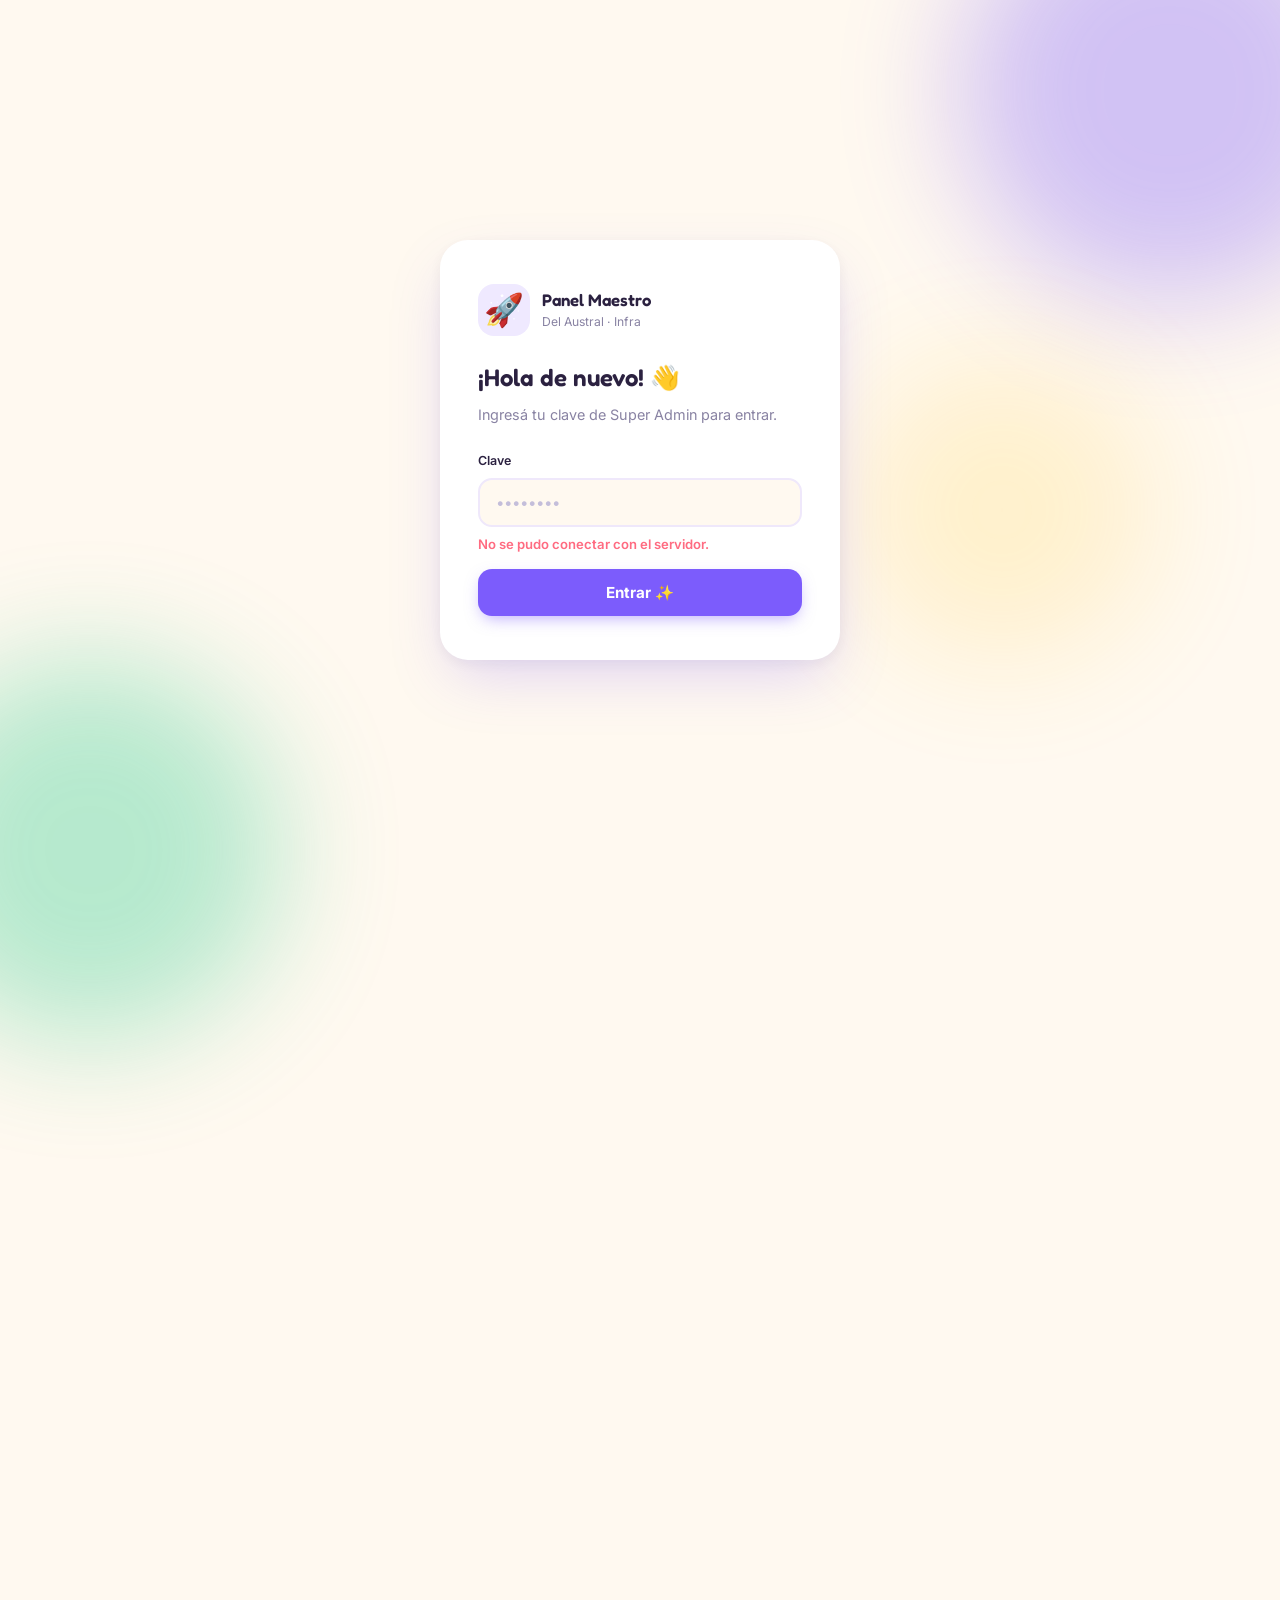
==== panel-maestro/index.html @ 42961fe9 "Respaldo automático 2026-07-01 03:00" ====
<!DOCTYPE html>
<html lang="es">
<head>
<meta charset="UTF-8">
<meta name="viewport" content="width=device-width, initial-scale=1.0">
<title>Panel Maestro — Del Austral</title>
<link rel="preconnect" href="https://fonts.googleapis.com">
<link rel="preconnect" href="https://fonts.gstatic.com" crossorigin>
<link href="https://fonts.googleapis.com/css2?family=Fredoka:wght@500;600;700&family=Inter:wght@400;500;600;700&display=swap" rel="stylesheet">
<style>
  :root {
    --crema: #FFF9F0;
    --blanco: #FFFFFF;
    --tinta: #2B2140;
    --tinta-suave: #8983A3;
    --violeta: #7C5CFC;
    --violeta-claro: #EFE9FF;
    --violeta-oscuro: #5B3FE0;
    --lima: #2ECC8F;
    --lima-claro: #DEFBEE;
    --naranja: #FF9F43;
    --naranja-claro: #FFF1DE;
    --rosa: #FF6B81;
    --rosa-claro: #FFE8EC;
    --cielo: #3DAEEA;
    --cielo-claro: #E4F5FF;
    --amarillo: #FFCC33;
    --borde: #EFE8FB;
    --font-titulo: 'Fredoka', sans-serif;
    --font-texto: 'Inter', sans-serif;
  }

  * { box-sizing: border-box; margin: 0; padding: 0; }
  body {
    font-family: var(--font-texto);
    background: var(--crema);
    color: var(--tinta);
    min-height: 100vh;
    font-size: 15px;
    line-height: 1.5;
  }

  ::selection { background: var(--violeta-claro); color: var(--violeta-oscuro); }
  a { color: var(--violeta); text-decoration: none; font-weight: 600; }
  a:hover { text-decoration: underline; }

  /* Blobs de fondo decorativos, bien coloridos */
  .blob-fondo {
    position: fixed;
    border-radius: 50%;
    filter: blur(60px);
    opacity: 0.35;
    z-index: 0;
    pointer-events: none;
  }
  .blob-1 { width: 420px; height: 420px; background: var(--violeta); top: -120px; right: -100px; }
  .blob-2 { width: 380px; height: 380px; background: var(--lima); bottom: -140px; left: -100px; }
  .blob-3 { width: 300px; height: 300px; background: var(--amarillo); top: 40%; right: 10%; opacity: 0.18; }

  h1, h2, h3 { font-family: var(--font-titulo); }

  /* ============== LOGIN ============== */
  .contenedor-login {
    position: relative; z-index: 1;
    min-height: 100vh;
    display: flex;
    align-items: center;
    justify-content: center;
    padding: 24px;
  }
  .tarjeta-login {
    max-width: 400px;
    width: 100%;
    background: var(--blanco);
    border-radius: 28px;
    padding: 44px 38px;
    box-shadow: 0 24px 60px -12px rgba(124,92,252,0.25), 0 4px 16px rgba(43,33,64,0.06);
  }
  .marca-login { display: flex; align-items: center; gap: 12px; margin-bottom: 24px; }
  .marca-login .emoji-marca {
    font-size: 2rem;
    width: 52px; height: 52px;
    display: flex; align-items: center; justify-content: center;
    background: var(--violeta-claro);
    border-radius: 16px;
  }
  .marca-login .nombre-marca { font-family: var(--font-titulo); font-weight: 600; font-size: 1.05rem; color: var(--tinta); }
  .marca-login .subt-marca { font-size: 0.76rem; color: var(--tinta-suave); }

  .tarjeta-login h1 {
    font-size: 1.5rem;
    font-weight: 600;
    margin-bottom: 8px;
    color: var(--tinta);
  }
  .tarjeta-login p { font-size: 0.9rem; color: var(--tinta-suave); margin-bottom: 26px; }

  label {
    display: block;
    font-family: var(--font-texto);
    font-weight: 600;
    font-size: 0.78rem;
    color: var(--tinta);
    margin-bottom: 8px;
  }
  input[type="password"], input[type="text"] {
    width: 100%;
    background: var(--crema);
    border: 2px solid var(--borde);
    border-radius: 14px;
    padding: 13px 16px;
    color: var(--tinta);
    font-family: var(--font-texto);
    font-size: 0.95rem;
    margin-bottom: 16px;
    transition: border-color 0.15s ease, transform 0.1s ease;
  }
  input::placeholder { color: #C4BEDA; }
  input:focus {
    outline: none;
    border-color: var(--violeta);
    background: var(--blanco);
  }
  select {
    width: 100%;
    background: var(--crema);
    border: 2px solid var(--borde);
    border-radius: 14px;
    padding: 13px 16px;
    color: var(--tinta);
    font-family: var(--font-texto);
    font-size: 0.95rem;
    margin-bottom: 16px;
    cursor: pointer;
  }
  select:focus { outline: none; border-color: var(--violeta); }

  button {
    width: 100%;
    background: var(--violeta);
    color: white;
    border: none;
    border-radius: 14px;
    padding: 14px 18px;
    font-family: var(--font-texto);
    font-weight: 700;
    font-size: 0.95rem;
    cursor: pointer;
    transition: transform 0.12s ease, box-shadow 0.12s ease, background 0.12s ease;
    box-shadow: 0 6px 16px -4px rgba(124,92,252,0.5);
  }
  button:hover { background: var(--violeta-oscuro); transform: translateY(-1px); box-shadow: 0 10px 20px -4px rgba(124,92,252,0.55); }
  button:active { transform: translateY(0) scale(0.98); }
  button.secundario {
    background: var(--blanco);
    color: var(--tinta-suave);
    border: 2px solid var(--borde);
    box-shadow: none;
    font-weight: 600;
  }
  button.secundario:hover { background: var(--crema); color: var(--tinta); transform: none; box-shadow: none; border-color: #DCD3F5; }
  button.peligro { background: var(--rosa); box-shadow: 0 6px 16px -4px rgba(255,107,129,0.5); }
  button.peligro:hover { background: #FF4F68; }
  button:disabled { opacity: 0.45; cursor: not-allowed; transform: none !important; box-shadow: none !important; }

  .error-texto { color: var(--rosa); font-size: 0.82rem; font-weight: 600; margin-top: -8px; margin-bottom: 14px; }
  .oculto { display: none !important; }

  /* ============== SHELL ============== */
  .shell { display: flex; min-height: 100vh; position: relative; z-index: 1; }

  .rail {
    width: 250px;
    flex-shrink: 0;
    background: var(--blanco);
    border-right: 2px solid var(--borde);
    display: flex;
    flex-direction: column;
    padding: 26px 18px;
  }
  .rail-marca { display: flex; align-items: center; gap: 12px; padding: 4px 6px 22px; margin-bottom: 12px; }
  .rail-marca .emoji-marca {
    font-size: 1.6rem;
    width: 44px; height: 44px;
    display: flex; align-items: center; justify-content: center;
    background: var(--violeta-claro);
    border-radius: 14px;
  }
  .rail-marca-texto { display: flex; flex-direction: column; }
  .rail-marca-texto strong { font-family: var(--font-titulo); font-size: 1rem; color: var(--tinta); }
  .rail-marca-texto span { font-size: 0.7rem; color: var(--tinta-suave); }

  .rail-seccion-titulo {
    font-weight: 700;
    font-size: 0.68rem;
    letter-spacing: 0.06em;
    color: var(--tinta-suave);
    text-transform: uppercase;
    padding: 0 10px;
    margin: 16px 0 8px;
  }
  .rail-seccion-titulo:first-of-type { margin-top: 0; }

  .rail-item {
    display: flex; align-items: center; gap: 10px;
    padding: 11px 12px;
    border-radius: 12px;
    font-size: 0.9rem;
    font-weight: 600;
    color: var(--tinta-suave);
    cursor: pointer;
    transition: background 0.15s ease, color 0.15s ease;
  }
  .rail-item:hover { background: var(--crema); color: var(--tinta); }
  .rail-item.activo { background: var(--violeta); color: white; box-shadow: 0 6px 14px -4px rgba(124,92,252,0.45); }
  .rail-item .emoji-item { font-size: 1.1rem; }

  .rail-footer { margin-top: auto; padding-top: 16px; }

  .main { flex: 1; min-width: 0; padding: 34px 42px 60px; max-width: 1040px; margin: 0 auto; width: 100%; }

  .encabezado-dash { margin-bottom: 26px; }
  .encabezado-dash h2 { font-size: 1.85rem; font-weight: 600; color: var(--tinta); display: flex; align-items: center; gap: 12px; }
  .encabezado-dash p { color: var(--tinta-suave); font-size: 0.92rem; margin-top: 8px; max-width: 560px; }

  /* Stat cards — la parte que le gustó, ahora bien colorida */
  .resumen-rack { display: flex; gap: 14px; margin-bottom: 30px; flex-wrap: wrap; }
  .chip-resumen {
    display: flex; align-items: center; gap: 12px;
    border-radius: 18px;
    padding: 16px 22px;
    min-width: 150px;
    box-shadow: 0 8px 20px -8px rgba(43,33,64,0.12);
  }
  .chip-resumen.chip-signal { background: var(--lima-claro); }
  .chip-resumen.chip-red { background: var(--rosa-claro); }
  .chip-resumen.chip-amber { background: var(--naranja-claro); }
  .chip-resumen .emoji-chip { font-size: 1.7rem; }
  .chip-resumen .num { font-family: var(--font-titulo); font-size: 1.7rem; font-weight: 600; line-height: 1; color: var(--tinta); }
  .chip-resumen .label { font-size: 0.76rem; color: var(--tinta-suave); font-weight: 600; margin-top: 2px; }

  .panel-maestro-bloque {
    background: var(--blanco);
    border-radius: 24px;
    padding: 30px 32px;
    margin-bottom: 26px;
    box-shadow: 0 10px 30px -14px rgba(43,33,64,0.1);
  }
  .panel-maestro-bloque > h3 { font-size: 1.2rem; font-weight: 600; margin-bottom: 6px; display: flex; align-items: center; gap: 10px; }
  .panel-maestro-bloque .desc { color: var(--tinta-suave); font-size: 0.87rem; margin-bottom: 22px; line-height: 1.6; }

  .subseccion-titulo {
    font-weight: 700;
    font-size: 0.8rem;
    color: var(--violeta-oscuro);
    margin: 22px 0 14px;
    padding-top: 22px;
    border-top: 2px dashed var(--borde);
    display: flex; align-items: center; gap: 8px;
  }
  .subseccion-titulo:first-of-type { padding-top: 0; border-top: none; margin-top: 0; }

  .fila-form { display: flex; gap: 14px; flex-wrap: wrap; align-items: flex-end; }
  .campo-maestro { flex: 1; min-width: 180px; }
  .fila-form button { width: auto; padding: 13px 26px; flex-shrink: 0; }

  .canvas-firma {
    display: block;
    width: 100%;
    max-width: 500px;
    height: 170px;
    background: var(--crema);
    border: 3px dashed #DCD3F5;
    border-radius: 18px;
    cursor: crosshair;
    touch-action: none;
    transition: border-color 0.15s ease, background 0.15s ease;
  }
  .canvas-firma:hover { border-color: var(--violeta); background: white; }

  /* ============== Lista instituciones ============== */
  .lista-instituciones { display: flex; flex-direction: column; gap: 12px; }

  .fila-institucion {
    position: relative;
    display: flex;
    align-items: center;
    justify-content: space-between;
    padding: 18px 22px;
    background: var(--crema);
    border: 2px solid transparent;
    border-radius: 20px;
    gap: 16px;
    flex-wrap: wrap;
    transition: transform 0.15s ease, box-shadow 0.15s ease, border-color 0.15s ease;
  }
  .fila-institucion:hover { transform: translateY(-2px); box-shadow: 0 10px 24px -10px rgba(43,33,64,0.18); border-color: var(--borde); }
  .fila-institucion.rack-activa { background: var(--lima-claro); }
  .fila-institucion.rack-suspendida { background: var(--rosa-claro); }

  .bloque-nombre-inst { display: flex; align-items: flex-start; gap: 14px; }
  .avatar-inst {
    font-size: 1.6rem;
    width: 46px; height: 46px;
    flex-shrink: 0;
    display: flex; align-items: center; justify-content: center;
    background: white;
    border-radius: 14px;
    box-shadow: 0 4px 10px -4px rgba(43,33,64,0.15);
  }
  .nombre-inst { font-family: var(--font-titulo); font-weight: 600; font-size: 1.05rem; display: flex; align-items: center; gap: 10px; flex-wrap: wrap; }
  .meta-inst { color: var(--tinta-suave); font-size: 0.8rem; margin-top: 4px; }
  .meta-inst a { color: var(--violeta-oscuro); }

  .estado-pill {
    padding: 4px 12px;
    border-radius: 999px;
    font-size: 0.68rem;
    font-weight: 700;
    letter-spacing: 0.02em;
    display: inline-flex; align-items: center; gap: 5px;
  }
  .estado-activa { background: var(--lima); color: white; }
  .estado-suspendida { background: var(--rosa); color: white; }

  .acciones-inst { display: flex; gap: 8px; flex-wrap: wrap; }
  .acciones-inst button { width: auto; padding: 9px 16px; font-size: 0.8rem; box-shadow: none; }
  .acciones-inst button:not(.secundario):not(.peligro) { background: var(--cielo); box-shadow: 0 4px 10px -4px rgba(61,174,234,0.5); }
  .acciones-inst button:not(.secundario):not(.peligro):hover { background: #2A9BDA; }

  .resultado-creacion {
    background: var(--lima-claro);
    border-radius: 18px;
    padding: 20px 22px;
    margin-top: 20px;
    font-size: 0.88rem;
    line-height: 1.6;
  }
  .resultado-creacion strong { color: #1FA173; }

  .spinner-maestro {
    display: inline-block;
    width: 15px; height: 15px;
    border: 2.5px solid rgba(255,255,255,0.4);
    border-top-color: white;
    border-radius: 50%;
    animation: girar 0.6s linear infinite;
  }
  @keyframes girar { to { transform: rotate(360deg); } }

  .resumen-vacio-maestro {
    color: var(--tinta-suave);
    font-size: 0.9rem;
    text-align: center;
    padding: 40px 20px;
    border: 3px dashed var(--borde);
    border-radius: 20px;
  }

  .overlay-modal-maestro {
    position: fixed; inset: 0;
    background: rgba(43,33,64,0.45);
    backdrop-filter: blur(4px);
    display: flex; align-items: center; justify-content: center;
    z-index: 10;
    padding: 20px;
  }
  .modal-maestro {
    background: var(--blanco);
    border-radius: 24px;
    padding: 32px 34px;
    max-width: 440px;
    width: 100%;
    box-shadow: 0 30px 70px -20px rgba(43,33,64,0.4);
  }
  .modal-maestro h3 { font-size: 1.2rem; font-weight: 600; margin-bottom: 10px; display: flex; align-items: center; gap: 8px; }
  .modal-maestro p { font-size: 0.87rem; color: var(--tinta-suave); margin-bottom: 16px; line-height: 1.6; }
  .modal-maestro .acciones-modal-maestro { display: flex; gap: 10px; margin-top: 18px; }
  .modal-maestro .acciones-modal-maestro button { width: auto; flex: 1; }

  @media (max-width: 860px) {
    .shell { flex-direction: column; }
    .rail {
      width: 100%;
      flex-direction: row;
      align-items: center;
      padding: 14px 18px;
      border-right: none;
      border-bottom: 2px solid var(--borde);
      overflow-x: auto;
    }
    .rail-marca { margin-bottom: 0; padding: 0; margin-right: 16px; }
    .rail-seccion-titulo { display: none; }
    .rail-item { white-space: nowrap; }
    .rail-footer { margin-top: 0; margin-left: auto; padding-top: 0; }
    .main { padding: 24px 18px 50px; margin: 0; max-width: 100%; }
    .blob-fondo { display: none; }
  }
</style>
</head>
<body>

  <div class="blob-fondo blob-1"></div>
  <div class="blob-fondo blob-2"></div>
  <div class="blob-fondo blob-3"></div>

  <div id="vista-login" class="contenedor-login">
    <div class="tarjeta-login">
      <div class="marca-login">
        <span class="emoji-marca">🚀</span>
        <div>
          <div class="nombre-marca">Panel Maestro</div>
          <div class="subt-marca">Del Austral · Infra</div>
        </div>
      </div>
      <h1 id="titulo-login-maestro">¡Hola de nuevo! 👋</h1>
      <p id="desc-login-maestro">Ingresá tu clave de Super Admin para entrar.</p>
      <form id="form-login-maestro">
        <label for="input-clave-maestro">Clave</label>
        <input type="password" id="input-clave-maestro" placeholder="••••••••" autocomplete="off">
        <div class="error-texto oculto" id="error-login-maestro"></div>
        <button type="submit" id="btn-submit-login-maestro">Entrar ✨</button>
      </form>
    </div>
  </div>

  <div class="shell">
    <aside class="rail oculto" id="rail-navegacion">
      <div class="rail-marca">
        <span class="emoji-marca">🚀</span>
        <div class="rail-marca-texto">
          <strong>Panel Maestro</strong>
          <span>Del Austral · Infra</span>
        </div>
      </div>

      <div class="rail-seccion-titulo">Operación</div>
      <div class="rail-item activo">
        <span class="emoji-item">🏢</span>
        Instituciones
      </div>

      <div class="rail-footer">
        <button class="secundario oculto" id="btn-cerrar-sesion-maestro" style="width:100%;">Cerrar sesión 👋</button>
      </div>
    </aside>

    <div id="vista-dashboard" class="main oculto">
      <div class="encabezado-dash">
        <h2>🏢 Instituciones</h2>
        <p>Cada una vive en su propia base de datos, completamente aislada de las demás. ¡Como departamentos separados en el mismo edificio!</p>
      </div>

      <div class="resumen-rack" id="resumen-rack-instituciones"></div>

      <div class="panel-maestro-bloque">
        <h3>✨ Crear institución nueva</h3>
        <p class="desc">Genera la carpeta, la base de datos, el usuario MySQL dedicado, y el sistema instalado y listo para usar. Los datos del contrato son obligatorios: sin la firma del apoderado acá, y sin que el apoderado de la institución firme también de su lado, no va a poder crear su clave de acceso.</p>

        <div class="subseccion-titulo">🏥 Datos de la institución</div>
        <div class="fila-form">
          <div class="campo-maestro">
            <label>Nombre de la institución</label>
            <input type="text" id="input-nombre-institucion-nueva" placeholder="Ej: Hospital Regional">
          </div>
          <div class="campo-maestro">
            <label>Carpeta / URL (opcional)</label>
            <input type="text" id="input-carpeta-institucion-nueva" placeholder="Se genera del nombre si lo dejás vacío">
          </div>
        </div>

        <div id="bloque-datos-contrato">
          <div class="subseccion-titulo">📄 Contrato de servicio</div>
          <div class="fila-form" style="margin-bottom:14px;">
            <div class="campo-maestro">
              <label>Razón social / nombre del cliente</label>
              <input type="text" id="input-razon-social-cliente" placeholder="Ej: Hospital Regional S.A.">
            </div>
            <div class="campo-maestro">
              <label>CUIT / DNI del responsable</label>
              <input type="text" id="input-cuit-dni-cliente" placeholder="Ej: 30-12345678-9">
            </div>
          </div>
          <div class="fila-form" style="margin-bottom:14px;">
            <div class="campo-maestro">
              <label>Plazo del contrato</label>
              <select id="select-plazo-tipo-contrato">
                <option value="indeterminado">Indeterminado (hasta que ambas partes acuerden cesar)</option>
                <option value="dias">Días</option>
                <option value="meses">Meses</option>
                <option value="anios">Años</option>
              </select>
            </div>
            <div class="campo-maestro oculto" id="campo-plazo-cantidad">
              <label>Cantidad</label>
              <input type="text" id="input-plazo-cantidad-contrato" placeholder="Ej: 12" inputmode="numeric">
            </div>
            <div class="campo-maestro">
              <label>Modalidad de pago</label>
              <select id="select-modalidad-pago-contrato">
                <option value="mensual">Mensual</option>
                <option value="anual">Anual</option>
              </select>
            </div>
          </div>
          <div class="fila-form" style="margin-bottom:14px;">
            <div class="campo-maestro">
              <label>Precio del servicio (opcional)</label>
              <input type="text" id="input-precio-monto-contrato" placeholder="Ej: 150000" inputmode="decimal">
            </div>
            <div class="campo-maestro">
              <label>Moneda</label>
              <select id="select-precio-moneda-contrato">
                <option value="ARS">Pesos argentinos (ARS)</option>
                <option value="USD">Dólares (USD)</option>
                <option value="EUR">Euros (EUR)</option>
              </select>
            </div>
          </div>
          <div class="fila-form" style="margin-bottom:14px;">
            <div class="campo-maestro">
              <label>RAM del servidor (GB)</label>
              <input type="text" id="input-ram-contrato" value="16" inputmode="numeric">
            </div>
            <div class="campo-maestro">
              <label>Disco SSD (GB)</label>
              <input type="text" id="input-disco-contrato" value="25" inputmode="numeric">
            </div>
            <div class="campo-maestro">
              <label>Horario de backup</label>
              <input type="text" id="input-backup-horario-contrato" value="3 a 5 A.M.">
            </div>
          </div>
          <div class="fila-form" style="margin-bottom:0;">
            <div class="campo-maestro">
              <label>Ubicación del servidor</label>
              <input type="text" id="input-ubicacion-servidor-contrato" value="Santiago de Chile, Chile">
            </div>
            <div class="campo-maestro">
              <label>Fecha del contrato</label>
              <input type="text" id="input-fecha-contrato" placeholder="Se completa con la fecha de hoy" disabled>
            </div>
          </div>

          <div class="subseccion-titulo">🖋️ Datos del Prestador</div>
          <div class="fila-form" style="margin-bottom:14px;">
            <div class="campo-maestro">
              <label>Marca / nombre comercial del Prestador</label>
              <input type="text" id="input-prestador-marca-contrato" value="DEL AUSTRAL">
            </div>
            <div class="campo-maestro">
              <label>Titular — nombre completo</label>
              <input type="text" id="input-prestador-titular-nombre-contrato" value="MONTERO, FABIANA KARINA">
            </div>
            <div class="campo-maestro">
              <label>Titular — CUIL</label>
              <input type="text" id="input-prestador-titular-cuil-contrato" value="27-20746451-7">
            </div>
          </div>
          <div class="fila-form" style="margin-bottom:0;">
            <div class="campo-maestro">
              <label>Apoderado — nombre completo</label>
              <input type="text" id="input-prestador-apoderado-nombre-contrato" value="LORENZ MONTERO, ARIAN TAHIEL">
            </div>
            <div class="campo-maestro">
              <label>Apoderado — CUIL</label>
              <input type="text" id="input-prestador-apoderado-cuil-contrato" value="20-46143095-4">
            </div>
          </div>

          <div class="subseccion-titulo">⏳ Plazos legales</div>
          <div class="fila-form">
            <div class="campo-maestro">
              <label>Tolerancia de mora (meses)</label>
              <input type="text" id="input-tolerancia-mora-contrato" value="2" inputmode="numeric">
            </div>
            <div class="campo-maestro">
              <label>Entrega de datos tras cese (días hábiles)</label>
              <input type="text" id="input-plazo-entrega-datos-contrato" value="7" inputmode="numeric">
            </div>
            <div class="campo-maestro">
              <label>Preaviso para rescindir (días corridos)</label>
              <input type="text" id="input-preaviso-rescision-contrato" value="30" inputmode="numeric">
            </div>
          </div>

          <div class="subseccion-titulo">✍️ Firma del apoderado (obligatoria)</div>
          <canvas id="canvas-firma-apoderado" width="500" height="170" class="canvas-firma"></canvas>
          <div style="display:flex; gap:10px; margin-top:10px; flex-wrap:wrap;">
            <button type="button" class="secundario" id="btn-limpiar-firma-apoderado" style="width:auto; padding:10px 18px; font-size:0.82rem;">🧹 Limpiar firma</button>
          </div>
        </div>

        <div style="margin-top:24px;">
          <button id="btn-crear-institucion" disabled>✍️ Firmá el contrato para continuar</button>
        </div>

        <div id="resultado-creacion-institucion" class="oculto"></div>
      </div>

      <div class="panel-maestro-bloque">
        <h3>📋 Instituciones activas</h3>
        <p class="desc" style="margin-bottom:16px;">Verde: todo en orden. Rosa: suspendida.</p>
        <div id="lista-instituciones" class="lista-instituciones">
          <p class="resumen-vacio-maestro">Cargando…</p>
        </div>
      </div>
    </div>
  </div>

  <div id="overlay-borrar-institucion" class="overlay-modal-maestro oculto">
    <div class="modal-maestro">
      <h3 style="color:var(--rosa);">⚠️ Borrar institución para siempre</h3>
      <p id="texto-confirmar-borrado-inst"></p>
      <p>Para confirmar, escribí el nombre exacto de la carpeta abajo:</p>
      <input type="text" id="input-confirmar-borrado-inst" placeholder="nombre-de-la-carpeta" autocomplete="off">
      <div class="acciones-modal-maestro">
        <button class="secundario" id="btn-cancelar-borrado-inst">Cancelar</button>
        <button class="peligro" id="btn-confirmar-borrado-inst">Borrar para siempre</button>
      </div>
    </div>
  </div>

  <div id="overlay-editar-contrato" class="overlay-modal-maestro oculto">
    <div class="modal-maestro" style="max-width:680px; text-align:left; max-height:85vh; overflow-y:auto;">
      <h3>📄 Datos del contrato</h3>
      <p class="desc" id="texto-editando-contrato-de" style="margin-bottom:16px;"></p>
      <input type="hidden" id="input-editar-institucion-id">

      <div class="fila-form" style="margin-bottom:14px;">
        <div class="campo-maestro">
          <label>Razón social / nombre del cliente</label>
          <input type="text" id="input-editar-razon-social-cliente" placeholder="Ej: Hospital Regional S.A.">
        </div>
        <div class="campo-maestro">
          <label>CUIT / DNI del responsable</label>
          <input type="text" id="input-editar-cuit-dni-cliente" placeholder="Ej: 30-12345678-9">
        </div>
      </div>
      <div class="fila-form" style="margin-bottom:14px;">
        <div class="campo-maestro">
          <label>Plazo del contrato</label>
          <select id="select-editar-plazo-tipo-contrato">
            <option value="indeterminado">Indeterminado</option>
            <option value="dias">Días</option>
            <option value="meses">Meses</option>
            <option value="anios">Años</option>
          </select>
        </div>
        <div class="campo-maestro oculto" id="campo-editar-plazo-cantidad">
          <label>Cantidad</label>
          <input type="text" id="input-editar-plazo-cantidad-contrato" inputmode="numeric">
        </div>
        <div class="campo-maestro">
          <label>Modalidad de pago</label>
          <select id="select-editar-modalidad-pago-contrato">
            <option value="mensual">Mensual</option>
            <option value="anual">Anual</option>
          </select>
        </div>
      </div>
      <div class="fila-form" style="margin-bottom:14px;">
        <div class="campo-maestro">
          <label>Precio del servicio (opcional)</label>
          <input type="text" id="input-editar-precio-monto-contrato" inputmode="decimal">
        </div>
        <div class="campo-maestro">
          <label>Moneda</label>
          <select id="select-editar-precio-moneda-contrato">
            <option value="ARS">Pesos argentinos (ARS)</option>
            <option value="USD">Dólares (USD)</option>
            <option value="EUR">Euros (EUR)</option>
          </select>
        </div>
      </div>
      <div class="fila-form" style="margin-bottom:14px;">
        <div class="campo-maestro">
          <label>RAM del servidor (GB)</label>
          <input type="text" id="input-editar-ram-contrato" inputmode="numeric">
        </div>
        <div class="campo-maestro">
          <label>Disco SSD (GB)</label>
          <input type="text" id="input-editar-disco-contrato" inputmode="numeric">
        </div>
        <div class="campo-maestro">
          <label>Horario de backup</label>
          <input type="text" id="input-editar-backup-horario-contrato">
        </div>
      </div>
      <div class="fila-form" style="margin-bottom:14px;">
        <div class="campo-maestro">
          <label>Ubicación del servidor</label>
          <input type="text" id="input-editar-ubicacion-servidor-contrato">
        </div>
      </div>

      <p class="desc" style="margin:18px 0 10px; font-size:0.8rem;">🖋️ Datos del Prestador:</p>
      <div class="fila-form" style="margin-bottom:14px;">
        <div class="campo-maestro">
          <label>Marca / nombre comercial</label>
          <input type="text" id="input-editar-prestador-marca-contrato">
        </div>
        <div class="campo-maestro">
          <label>Titular — nombre completo</label>
          <input type="text" id="input-editar-prestador-titular-nombre-contrato">
        </div>
        <div class="campo-maestro">
          <label>Titular — CUIL</label>
          <input type="text" id="input-editar-prestador-titular-cuil-contrato">
        </div>
      </div>
      <div class="fila-form" style="margin-bottom:14px;">
        <div class="campo-maestro">
          <label>Apoderado — nombre completo</label>
          <input type="text" id="input-editar-prestador-apoderado-nombre-contrato">
        </div>
        <div class="campo-maestro">
          <label>Apoderado — CUIL</label>
          <input type="text" id="input-editar-prestador-apoderado-cuil-contrato">
        </div>
      </div>

      <p class="desc" style="margin:18px 0 10px; font-size:0.8rem;">⏳ Plazos legales:</p>
      <div class="fila-form" style="margin-bottom:18px;">
        <div class="campo-maestro">
          <label>Tolerancia de mora (meses)</label>
          <input type="text" id="input-editar-tolerancia-mora-contrato" inputmode="numeric">
        </div>
        <div class="campo-maestro">
          <label>Entrega de datos tras cese (días hábiles)</label>
          <input type="text" id="input-editar-plazo-entrega-datos-contrato" inputmode="numeric">
        </div>
        <div class="campo-maestro">
          <label>Preaviso para rescindir (días corridos)</label>
          <input type="text" id="input-editar-preaviso-rescision-contrato" inputmode="numeric">
        </div>
      </div>

      <div style="margin-bottom:18px; padding-top:18px; border-top:2px dashed var(--borde);">
        <p class="desc" id="texto-estado-firma-apoderado" style="margin-bottom:10px;">✍️ Firma del apoderado:</p>
        <canvas id="canvas-editar-firma-apoderado" width="500" height="170" class="canvas-firma"></canvas>
        <div style="display:flex; gap:10px; margin-top:10px; flex-wrap:wrap;">
          <button type="button" class="secundario" id="btn-limpiar-editar-firma-apoderado" style="width:auto; padding:10px 18px; font-size:0.82rem;">🧹 Limpiar / volver a firmar</button>
        </div>
      </div>

      <p id="error-editar-contrato" class="error-texto oculto"></p>

      <div class="acciones-modal-maestro">
        <button class="secundario" id="btn-cancelar-editar-contrato">Cancelar</button>
        <button id="btn-guardar-editar-contrato">Guardar contrato ✅</button>
      </div>
    </div>
  </div>

  <script src="app_maestro.js"></script>
</body>
</html>
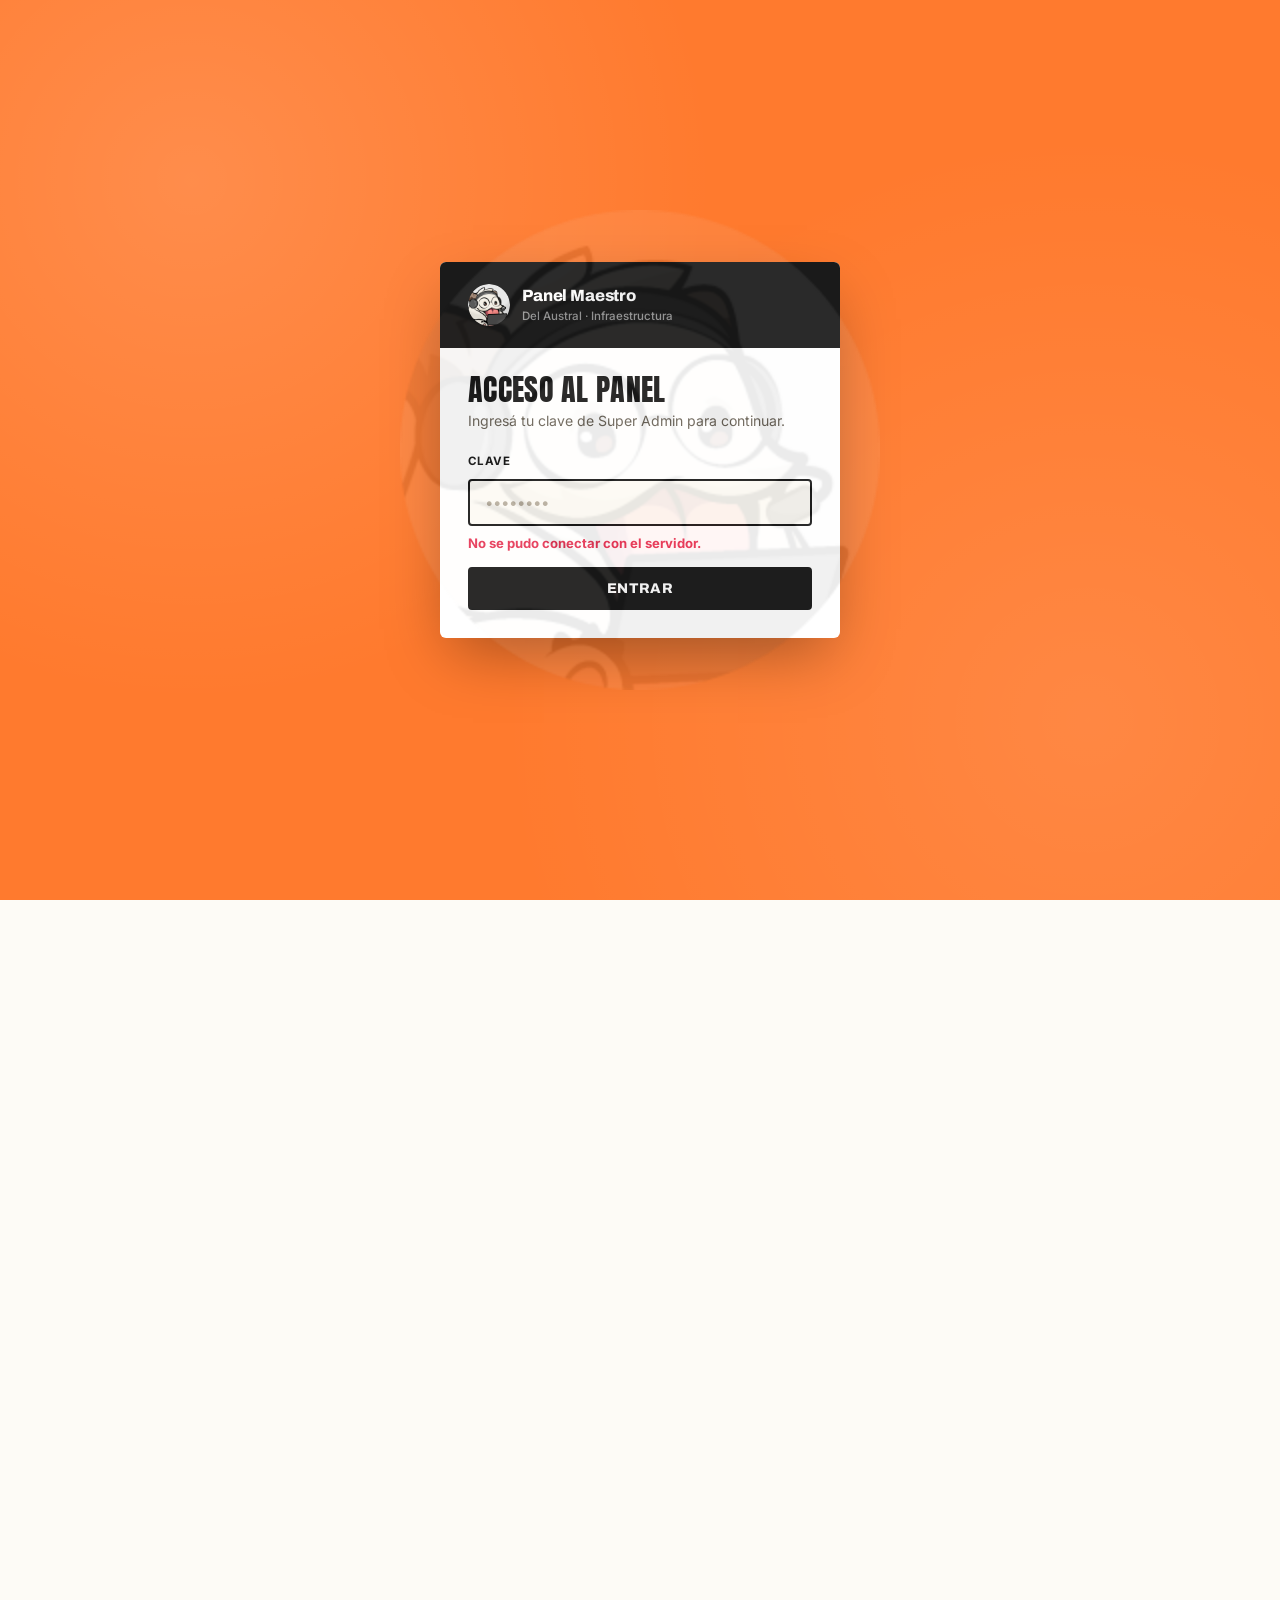
==== commit d2ad998c: "Respaldo automático 2026-07-02 03:00" ====
--- a/panel-maestro/index.html
+++ b/panel-maestro/index.html
@@ -6,58 +6,76 @@
 <title>Panel Maestro — Del Austral</title>
 <link rel="preconnect" href="https://fonts.googleapis.com">
 <link rel="preconnect" href="https://fonts.gstatic.com" crossorigin>
-<link href="https://fonts.googleapis.com/css2?family=Fredoka:wght@500;600;700&family=Inter:wght@400;500;600;700&display=swap" rel="stylesheet">
+<link href="https://fonts.googleapis.com/css2?family=Anton&family=Archivo:wght@500;600;700;800&family=Inter:wght@400;500;600;700&display=swap" rel="stylesheet">
 <style>
   :root {
-    --crema: #FFF9F0;
-    --blanco: #FFFFFF;
-    --tinta: #2B2140;
-    --tinta-suave: #8983A3;
-    --violeta: #7C5CFC;
-    --violeta-claro: #EFE9FF;
-    --violeta-oscuro: #5B3FE0;
-    --lima: #2ECC8F;
-    --lima-claro: #DEFBEE;
-    --naranja: #FF9F43;
-    --naranja-claro: #FFF1DE;
-    --rosa: #FF6B81;
-    --rosa-claro: #FFE8EC;
-    --cielo: #3DAEEA;
-    --cielo-claro: #E4F5FF;
-    --amarillo: #FFCC33;
-    --borde: #EFE8FB;
-    --font-titulo: 'Fredoka', sans-serif;
+    --papel: #FDFBF6;
+    --tarjeta: #FFFFFF;
+    --tinta: #1A1A1A;
+    --tinta-suave: #6B6459;
+    --naranja: #FF7A2E;
+    --naranja-suave: #FFE3CE;
+    --rosa: #F8C9E2;
+    --rosa-fuerte: #E85D9B;
+    --lima: #D6DD3C;
+    --lima-oscuro: #7A8214;
+    --lila: #D8B4E3;
+    --lila-fuerte: #8B4FA8;
+    --verde-ok: #1FA173;
+    --verde-ok-suave: #E1F5EC;
+    --rojo: #E63757;
+    --rojo-suave: #FCE4E9;
+    --borde: #EAE3D6;
+    --font-cartel: 'Anton', sans-serif;
+    --font-titulo: 'Archivo', sans-serif;
     --font-texto: 'Inter', sans-serif;
   }
 
   * { box-sizing: border-box; margin: 0; padding: 0; }
   body {
     font-family: var(--font-texto);
-    background: var(--crema);
+    background: var(--papel);
     color: var(--tinta);
     min-height: 100vh;
     font-size: 15px;
     line-height: 1.5;
-  }
-
-  ::selection { background: var(--violeta-claro); color: var(--violeta-oscuro); }
-  a { color: var(--violeta); text-decoration: none; font-weight: 600; }
+    position: relative;
+  }
+
+  /* Mascota oficial: marca de agua tenue de fondo, fija, en TODAS
+     las pantallas del panel maestro. No interfiere con el
+     contenido: no recibe clics ni afecta el layout. */
+  body::before {
+    content: '';
+    position: fixed;
+    inset: 0;
+    background-image: url('assets/img/mascota.png');
+    background-repeat: no-repeat;
+    background-position: center;
+    background-size: min(480px, 55vw);
+    opacity: 0.06;
+    pointer-events: none;
+    z-index: 0;
+  }
+
+  ::selection { background: var(--lima); color: var(--tinta); }
+  a { color: var(--rosa-fuerte); text-decoration: none; font-weight: 700; }
   a:hover { text-decoration: underline; }
 
-  /* Blobs de fondo decorativos, bien coloridos */
-  .blob-fondo {
-    position: fixed;
-    border-radius: 50%;
-    filter: blur(60px);
-    opacity: 0.35;
-    z-index: 0;
+  h1, h2, h3 { font-family: var(--font-titulo); }
+
+  /* Estrella decorativa, usada con moderación */
+  .estrella-deco {
+    position: absolute;
+    width: 22px; height: 22px;
+    opacity: 0.9;
     pointer-events: none;
   }
-  .blob-1 { width: 420px; height: 420px; background: var(--violeta); top: -120px; right: -100px; }
-  .blob-2 { width: 380px; height: 380px; background: var(--lima); bottom: -140px; left: -100px; }
-  .blob-3 { width: 300px; height: 300px; background: var(--amarillo); top: 40%; right: 10%; opacity: 0.18; }
-
-  h1, h2, h3 { font-family: var(--font-titulo); }
+  .estrella-deco svg { width: 100%; height: 100%; }
+
+  /* Mascota — aparece una vez en el rail, y en vacíos */
+  .mascota { display: block; }
+  .mascota svg { display: block; }
 
   /* ============== LOGIN ============== */
   .contenedor-login {
@@ -67,194 +85,262 @@
     align-items: center;
     justify-content: center;
     padding: 24px;
+    background: var(--naranja);
+    background-image:
+      radial-gradient(circle at 15% 20%, rgba(255,255,255,0.14) 0, transparent 40%),
+      radial-gradient(circle at 85% 80%, rgba(255,255,255,0.1) 0, transparent 45%);
+  }
+  .contenedor-login::before {
+    content: '';
+    position: absolute;
+    inset: 0;
+    background-image: url('assets/img/mascota.png');
+    background-repeat: no-repeat;
+    background-position: center;
+    background-size: min(480px, 55vw);
+    opacity: 0.08;
+    pointer-events: none;
   }
   .tarjeta-login {
     max-width: 400px;
     width: 100%;
-    background: var(--blanco);
-    border-radius: 28px;
-    padding: 44px 38px;
-    box-shadow: 0 24px 60px -12px rgba(124,92,252,0.25), 0 4px 16px rgba(43,33,64,0.06);
-  }
-  .marca-login { display: flex; align-items: center; gap: 12px; margin-bottom: 24px; }
-  .marca-login .emoji-marca {
-    font-size: 2rem;
-    width: 52px; height: 52px;
-    display: flex; align-items: center; justify-content: center;
-    background: var(--violeta-claro);
-    border-radius: 16px;
-  }
-  .marca-login .nombre-marca { font-family: var(--font-titulo); font-weight: 600; font-size: 1.05rem; color: var(--tinta); }
-  .marca-login .subt-marca { font-size: 0.76rem; color: var(--tinta-suave); }
-
+    background: var(--tarjeta);
+    border-radius: 6px;
+    padding: 0;
+    box-shadow: 0 24px 60px -12px rgba(0,0,0,0.35);
+    overflow: hidden;
+  }
+  .marca-login {
+    display: flex; align-items: center; gap: 12px;
+    padding: 22px 28px;
+    background: var(--tinta);
+  }
+  .marca-login .mascota-marca { flex-shrink: 0; }
+  .marca-login .mascota-marca svg { display: block; width: 100%; height: 100%; }
+  .marca-login .nombre-marca { font-family: var(--font-titulo); font-weight: 800; font-size: 1.02rem; color: white; letter-spacing: -0.01em; }
+  .marca-login .subt-marca { font-size: 0.72rem; color: rgba(255,255,255,0.55); font-weight: 500; }
+
+  .tarjeta-login form,
+  .tarjeta-login > h1,
+  .tarjeta-login > p {
+    padding-left: 28px;
+    padding-right: 28px;
+  }
   .tarjeta-login h1 {
-    font-size: 1.5rem;
-    font-weight: 600;
-    margin-bottom: 8px;
+    font-family: var(--font-cartel);
+    font-weight: 400;
+    font-size: 1.9rem;
+    letter-spacing: 0.01em;
+    text-transform: uppercase;
+    margin-top: 26px;
+    margin-bottom: 6px;
     color: var(--tinta);
-  }
-  .tarjeta-login p { font-size: 0.9rem; color: var(--tinta-suave); margin-bottom: 26px; }
+    line-height: 1;
+  }
+  .tarjeta-login p { font-size: 0.88rem; color: var(--tinta-suave); margin-bottom: 22px; }
+  .tarjeta-login form { padding-bottom: 28px; }
 
   label {
     display: block;
     font-family: var(--font-texto);
-    font-weight: 600;
-    font-size: 0.78rem;
+    font-weight: 700;
+    font-size: 0.72rem;
+    letter-spacing: 0.04em;
+    text-transform: uppercase;
     color: var(--tinta);
     margin-bottom: 8px;
   }
   input[type="password"], input[type="text"] {
     width: 100%;
-    background: var(--crema);
-    border: 2px solid var(--borde);
-    border-radius: 14px;
-    padding: 13px 16px;
+    background: var(--papel);
+    border: 2px solid var(--tinta);
+    border-radius: 4px;
+    padding: 12px 15px;
     color: var(--tinta);
     font-family: var(--font-texto);
     font-size: 0.95rem;
     margin-bottom: 16px;
-    transition: border-color 0.15s ease, transform 0.1s ease;
-  }
-  input::placeholder { color: #C4BEDA; }
+    transition: box-shadow 0.15s ease;
+  }
+  input::placeholder { color: #B8AFA0; }
   input:focus {
     outline: none;
-    border-color: var(--violeta);
-    background: var(--blanco);
+    box-shadow: 3px 3px 0 var(--naranja);
   }
   select {
     width: 100%;
-    background: var(--crema);
-    border: 2px solid var(--borde);
-    border-radius: 14px;
-    padding: 13px 16px;
+    background: var(--papel);
+    border: 2px solid var(--tinta);
+    border-radius: 4px;
+    padding: 12px 15px;
     color: var(--tinta);
     font-family: var(--font-texto);
     font-size: 0.95rem;
     margin-bottom: 16px;
     cursor: pointer;
   }
-  select:focus { outline: none; border-color: var(--violeta); }
+  select:focus { outline: none; box-shadow: 3px 3px 0 var(--naranja); }
 
   button {
     width: 100%;
-    background: var(--violeta);
+    background: var(--tinta);
     color: white;
-    border: none;
-    border-radius: 14px;
-    padding: 14px 18px;
-    font-family: var(--font-texto);
-    font-weight: 700;
-    font-size: 0.95rem;
+    border: 2px solid var(--tinta);
+    border-radius: 4px;
+    padding: 12px 18px;
+    font-family: var(--font-titulo);
+    font-weight: 800;
+    font-size: 0.88rem;
+    letter-spacing: 0.02em;
+    text-transform: uppercase;
     cursor: pointer;
-    transition: transform 0.12s ease, box-shadow 0.12s ease, background 0.12s ease;
-    box-shadow: 0 6px 16px -4px rgba(124,92,252,0.5);
-  }
-  button:hover { background: var(--violeta-oscuro); transform: translateY(-1px); box-shadow: 0 10px 20px -4px rgba(124,92,252,0.55); }
-  button:active { transform: translateY(0) scale(0.98); }
+    transition: transform 0.1s ease, box-shadow 0.15s ease;
+  }
+  button:hover { box-shadow: 3px 3px 0 var(--naranja); transform: translate(-1px, -1px); }
+  button:active { transform: translate(0, 0); box-shadow: none; }
   button.secundario {
-    background: var(--blanco);
-    color: var(--tinta-suave);
-    border: 2px solid var(--borde);
-    box-shadow: none;
-    font-weight: 600;
-  }
-  button.secundario:hover { background: var(--crema); color: var(--tinta); transform: none; box-shadow: none; border-color: #DCD3F5; }
-  button.peligro { background: var(--rosa); box-shadow: 0 6px 16px -4px rgba(255,107,129,0.5); }
-  button.peligro:hover { background: #FF4F68; }
-  button:disabled { opacity: 0.45; cursor: not-allowed; transform: none !important; box-shadow: none !important; }
-
-  .error-texto { color: var(--rosa); font-size: 0.82rem; font-weight: 600; margin-top: -8px; margin-bottom: 14px; }
+    background: var(--tarjeta);
+    color: var(--tinta);
+    border: 2px solid var(--tinta);
+  }
+  button.secundario:hover { box-shadow: 3px 3px 0 var(--lila-fuerte); }
+  button.peligro { background: var(--rojo); border-color: var(--rojo); }
+  button.peligro:hover { box-shadow: 3px 3px 0 var(--tinta); }
+  button:disabled { opacity: 0.4; cursor: not-allowed; box-shadow: none !important; transform: none !important; }
+
+  .error-texto { color: var(--rojo); font-size: 0.82rem; font-weight: 700; margin-top: -8px; margin-bottom: 14px; }
   .oculto { display: none !important; }
 
   /* ============== SHELL ============== */
   .shell { display: flex; min-height: 100vh; position: relative; z-index: 1; }
 
   .rail {
-    width: 250px;
+    width: 240px;
     flex-shrink: 0;
-    background: var(--blanco);
-    border-right: 2px solid var(--borde);
+    background: var(--tinta);
     display: flex;
     flex-direction: column;
-    padding: 26px 18px;
-  }
-  .rail-marca { display: flex; align-items: center; gap: 12px; padding: 4px 6px 22px; margin-bottom: 12px; }
-  .rail-marca .emoji-marca {
-    font-size: 1.6rem;
-    width: 44px; height: 44px;
-    display: flex; align-items: center; justify-content: center;
-    background: var(--violeta-claro);
-    border-radius: 14px;
-  }
+    padding: 22px 16px;
+  }
+  .rail-marca {
+    display: flex; align-items: center; gap: 10px;
+    padding: 4px 6px 20px;
+    margin-bottom: 14px;
+    border-bottom: 2px solid rgba(255,255,255,0.1);
+  }
+  .mascota-marca { width: 38px; height: 38px; flex-shrink: 0; }
+  .mascota-marca svg { display: block; width: 100%; height: 100%; }
   .rail-marca-texto { display: flex; flex-direction: column; }
-  .rail-marca-texto strong { font-family: var(--font-titulo); font-size: 1rem; color: var(--tinta); }
-  .rail-marca-texto span { font-size: 0.7rem; color: var(--tinta-suave); }
+  .rail-marca-texto strong { font-family: var(--font-titulo); font-weight: 800; font-size: 0.92rem; color: white; letter-spacing: -0.01em; }
+  .rail-marca-texto span { font-size: 0.66rem; color: rgba(255,255,255,0.5); }
 
   .rail-seccion-titulo {
     font-weight: 700;
-    font-size: 0.68rem;
-    letter-spacing: 0.06em;
-    color: var(--tinta-suave);
+    font-size: 0.62rem;
+    letter-spacing: 0.1em;
+    color: rgba(255,255,255,0.4);
     text-transform: uppercase;
     padding: 0 10px;
-    margin: 16px 0 8px;
+    margin: 14px 0 6px;
   }
   .rail-seccion-titulo:first-of-type { margin-top: 0; }
 
   .rail-item {
     display: flex; align-items: center; gap: 10px;
-    padding: 11px 12px;
-    border-radius: 12px;
-    font-size: 0.9rem;
+    padding: 10px 12px;
+    border-radius: 5px;
+    font-size: 0.87rem;
     font-weight: 600;
-    color: var(--tinta-suave);
+    color: rgba(255,255,255,0.65);
     cursor: pointer;
     transition: background 0.15s ease, color 0.15s ease;
   }
-  .rail-item:hover { background: var(--crema); color: var(--tinta); }
-  .rail-item.activo { background: var(--violeta); color: white; box-shadow: 0 6px 14px -4px rgba(124,92,252,0.45); }
-  .rail-item .emoji-item { font-size: 1.1rem; }
+  .rail-item:hover { background: rgba(255,255,255,0.08); color: white; }
+  .rail-item.activo { background: var(--naranja); color: white; font-weight: 700; }
+  .rail-item .emoji-item { font-size: 1rem; }
+  .badge-contador-bugs {
+    margin-left: auto;
+    background: var(--rojo);
+    color: white;
+    font-size: 0.64rem;
+    font-weight: 800;
+    padding: 2px 8px;
+    border-radius: 999px;
+    min-width: 20px;
+    text-align: center;
+  }
+  .rail-item.activo .badge-contador-bugs { background: var(--tinta); }
 
   .rail-footer { margin-top: auto; padding-top: 16px; }
-
-  .main { flex: 1; min-width: 0; padding: 34px 42px 60px; max-width: 1040px; margin: 0 auto; width: 100%; }
-
-  .encabezado-dash { margin-bottom: 26px; }
-  .encabezado-dash h2 { font-size: 1.85rem; font-weight: 600; color: var(--tinta); display: flex; align-items: center; gap: 12px; }
-  .encabezado-dash p { color: var(--tinta-suave); font-size: 0.92rem; margin-top: 8px; max-width: 560px; }
-
-  /* Stat cards — la parte que le gustó, ahora bien colorida */
-  .resumen-rack { display: flex; gap: 14px; margin-bottom: 30px; flex-wrap: wrap; }
+  .rail-footer .mascota { margin: 0 auto 14px; opacity: 0.85; }
+
+  .main { flex: 1; min-width: 0; padding: 0 0 60px; max-width: 1080px; margin: 0 auto; width: 100%; }
+
+  /* Franja de encabezado por sección — el elemento literal-de-póster */
+  .franja-encabezado {
+    background: var(--naranja);
+    padding: 34px 42px 30px;
+    margin-bottom: 30px;
+    position: relative;
+    overflow: hidden;
+  }
+  .franja-encabezado.franja-lima { background: var(--lima); }
+  .franja-encabezado.franja-rosa { background: var(--rosa); }
+  .franja-encabezado.franja-lila { background: var(--lila); }
+  .encabezado-dash h2 {
+    font-family: var(--font-cartel);
+    font-weight: 400;
+    font-size: 2.6rem;
+    letter-spacing: 0.005em;
+    text-transform: uppercase;
+    color: var(--tinta);
+    line-height: 0.95;
+  }
+  .encabezado-dash p { color: var(--tinta); opacity: 0.72; font-size: 0.9rem; margin-top: 10px; max-width: 600px; font-weight: 500; }
+
+  .contenido-main { padding: 0 42px; }
+
+  .resumen-rack { display: flex; gap: 14px; margin-bottom: 28px; flex-wrap: wrap; }
   .chip-resumen {
     display: flex; align-items: center; gap: 12px;
-    border-radius: 18px;
-    padding: 16px 22px;
+    background: var(--tarjeta);
+    border: 2px solid var(--tinta);
+    border-radius: 6px;
+    padding: 14px 20px;
     min-width: 150px;
-    box-shadow: 0 8px 20px -8px rgba(43,33,64,0.12);
-  }
-  .chip-resumen.chip-signal { background: var(--lima-claro); }
-  .chip-resumen.chip-red { background: var(--rosa-claro); }
-  .chip-resumen.chip-amber { background: var(--naranja-claro); }
-  .chip-resumen .emoji-chip { font-size: 1.7rem; }
-  .chip-resumen .num { font-family: var(--font-titulo); font-size: 1.7rem; font-weight: 600; line-height: 1; color: var(--tinta); }
-  .chip-resumen .label { font-size: 0.76rem; color: var(--tinta-suave); font-weight: 600; margin-top: 2px; }
+  }
+  .chip-resumen.chip-signal { background: var(--verde-ok-suave); }
+  .chip-resumen.chip-red { background: var(--rojo-suave); }
+  .chip-resumen.chip-amber { background: var(--naranja-suave); }
+  .chip-resumen .emoji-chip { font-size: 1.3rem; }
+  .chip-resumen .num { font-family: var(--font-cartel); font-weight: 400; font-size: 1.9rem; line-height: 1; color: var(--tinta); }
+  .chip-resumen .label { font-size: 0.72rem; color: var(--tinta-suave); font-weight: 700; margin-top: 2px; text-transform: uppercase; letter-spacing: 0.02em; }
 
   .panel-maestro-bloque {
-    background: var(--blanco);
-    border-radius: 24px;
-    padding: 30px 32px;
-    margin-bottom: 26px;
-    box-shadow: 0 10px 30px -14px rgba(43,33,64,0.1);
-  }
-  .panel-maestro-bloque > h3 { font-size: 1.2rem; font-weight: 600; margin-bottom: 6px; display: flex; align-items: center; gap: 10px; }
-  .panel-maestro-bloque .desc { color: var(--tinta-suave); font-size: 0.87rem; margin-bottom: 22px; line-height: 1.6; }
+    background: var(--tarjeta);
+    border: 2px solid var(--tinta);
+    border-radius: 6px;
+    padding: 28px 30px;
+    margin-bottom: 22px;
+  }
+  .panel-maestro-bloque > h3 {
+    font-family: var(--font-titulo);
+    font-weight: 800;
+    font-size: 1.05rem;
+    margin-bottom: 6px;
+    letter-spacing: -0.005em;
+  }
+  .panel-maestro-bloque .desc { color: var(--tinta-suave); font-size: 0.85rem; margin-bottom: 20px; line-height: 1.6; }
 
   .subseccion-titulo {
-    font-weight: 700;
-    font-size: 0.8rem;
-    color: var(--violeta-oscuro);
+    font-family: var(--font-titulo);
+    font-weight: 800;
+    font-size: 0.72rem;
+    letter-spacing: 0.05em;
+    text-transform: uppercase;
+    color: var(--rosa-fuerte);
     margin: 22px 0 14px;
-    padding-top: 22px;
+    padding-top: 20px;
     border-top: 2px dashed var(--borde);
     display: flex; align-items: center; gap: 8px;
   }
@@ -262,85 +348,91 @@
 
   .fila-form { display: flex; gap: 14px; flex-wrap: wrap; align-items: flex-end; }
   .campo-maestro { flex: 1; min-width: 180px; }
-  .fila-form button { width: auto; padding: 13px 26px; flex-shrink: 0; }
+  .fila-form button { width: auto; padding: 12px 24px; flex-shrink: 0; }
 
   .canvas-firma {
     display: block;
     width: 100%;
     max-width: 500px;
     height: 170px;
-    background: var(--crema);
-    border: 3px dashed #DCD3F5;
-    border-radius: 18px;
+    background: var(--papel);
+    border: 2px dashed var(--tinta);
+    border-radius: 6px;
     cursor: crosshair;
     touch-action: none;
     transition: border-color 0.15s ease, background 0.15s ease;
   }
-  .canvas-firma:hover { border-color: var(--violeta); background: white; }
-
-  /* ============== Lista instituciones ============== */
-  .lista-instituciones { display: flex; flex-direction: column; gap: 12px; }
+  .canvas-firma:hover { border-color: var(--naranja); background: white; }
+
+  /* ============== Lista instituciones / reportes ============== */
+  .lista-instituciones { display: flex; flex-direction: column; gap: 10px; }
 
   .fila-institucion {
     position: relative;
     display: flex;
     align-items: center;
     justify-content: space-between;
-    padding: 18px 22px;
-    background: var(--crema);
-    border: 2px solid transparent;
-    border-radius: 20px;
+    padding: 16px 20px;
+    background: var(--papel);
+    border: 2px solid var(--borde);
+    border-left: 5px solid var(--tinta-suave);
+    border-radius: 6px;
     gap: 16px;
     flex-wrap: wrap;
-    transition: transform 0.15s ease, box-shadow 0.15s ease, border-color 0.15s ease;
-  }
-  .fila-institucion:hover { transform: translateY(-2px); box-shadow: 0 10px 24px -10px rgba(43,33,64,0.18); border-color: var(--borde); }
-  .fila-institucion.rack-activa { background: var(--lima-claro); }
-  .fila-institucion.rack-suspendida { background: var(--rosa-claro); }
+    transition: border-color 0.15s ease, transform 0.12s ease;
+  }
+  .fila-institucion:hover { border-color: var(--tinta); transform: translateX(2px); }
+  .fila-institucion.rack-activa { border-left-color: var(--verde-ok); }
+  .fila-institucion.rack-suspendida { border-left-color: var(--rojo); }
 
   .bloque-nombre-inst { display: flex; align-items: flex-start; gap: 14px; }
   .avatar-inst {
-    font-size: 1.6rem;
-    width: 46px; height: 46px;
+    font-size: 1.05rem;
+    font-weight: 800;
+    font-family: var(--font-titulo);
+    width: 40px; height: 40px;
     flex-shrink: 0;
     display: flex; align-items: center; justify-content: center;
-    background: white;
-    border-radius: 14px;
-    box-shadow: 0 4px 10px -4px rgba(43,33,64,0.15);
-  }
-  .nombre-inst { font-family: var(--font-titulo); font-weight: 600; font-size: 1.05rem; display: flex; align-items: center; gap: 10px; flex-wrap: wrap; }
-  .meta-inst { color: var(--tinta-suave); font-size: 0.8rem; margin-top: 4px; }
-  .meta-inst a { color: var(--violeta-oscuro); }
+    background: var(--lima);
+    color: var(--tinta);
+    border: 2px solid var(--tinta);
+    border-radius: 6px;
+  }
+  .nombre-inst { font-family: var(--font-titulo); font-weight: 800; font-size: 1rem; display: flex; align-items: center; gap: 10px; flex-wrap: wrap; }
+  .meta-inst { color: var(--tinta-suave); font-size: 0.79rem; margin-top: 4px; }
+  .meta-inst a { color: var(--rosa-fuerte); }
 
   .estado-pill {
-    padding: 4px 12px;
+    padding: 3px 11px;
     border-radius: 999px;
-    font-size: 0.68rem;
-    font-weight: 700;
-    letter-spacing: 0.02em;
+    font-size: 0.64rem;
+    font-weight: 800;
+    letter-spacing: 0.03em;
+    text-transform: uppercase;
     display: inline-flex; align-items: center; gap: 5px;
   }
-  .estado-activa { background: var(--lima); color: white; }
-  .estado-suspendida { background: var(--rosa); color: white; }
+  .estado-activa { background: var(--verde-ok-suave); color: var(--verde-ok); }
+  .estado-suspendida { background: var(--rojo-suave); color: var(--rojo); }
 
   .acciones-inst { display: flex; gap: 8px; flex-wrap: wrap; }
-  .acciones-inst button { width: auto; padding: 9px 16px; font-size: 0.8rem; box-shadow: none; }
-  .acciones-inst button:not(.secundario):not(.peligro) { background: var(--cielo); box-shadow: 0 4px 10px -4px rgba(61,174,234,0.5); }
-  .acciones-inst button:not(.secundario):not(.peligro):hover { background: #2A9BDA; }
+  .acciones-inst button { width: auto; padding: 9px 15px; font-size: 0.76rem; }
+  .acciones-inst button:not(.secundario):not(.peligro) { background: var(--lila-fuerte); border-color: var(--lila-fuerte); }
+  .acciones-inst button:not(.secundario):not(.peligro):hover { box-shadow: 3px 3px 0 var(--tinta); }
 
   .resultado-creacion {
-    background: var(--lima-claro);
-    border-radius: 18px;
-    padding: 20px 22px;
-    margin-top: 20px;
-    font-size: 0.88rem;
+    background: var(--verde-ok-suave);
+    border: 2px solid var(--verde-ok);
+    border-radius: 6px;
+    padding: 18px 20px;
+    margin-top: 18px;
+    font-size: 0.87rem;
     line-height: 1.6;
   }
-  .resultado-creacion strong { color: #1FA173; }
+  .resultado-creacion strong { color: var(--verde-ok); }
 
   .spinner-maestro {
     display: inline-block;
-    width: 15px; height: 15px;
+    width: 14px; height: 14px;
     border: 2.5px solid rgba(255,255,255,0.4);
     border-top-color: white;
     border-radius: 50%;
@@ -350,31 +442,36 @@
 
   .resumen-vacio-maestro {
     color: var(--tinta-suave);
-    font-size: 0.9rem;
+    font-size: 0.88rem;
     text-align: center;
     padding: 40px 20px;
-    border: 3px dashed var(--borde);
-    border-radius: 20px;
-  }
+    border: 2px dashed var(--borde);
+    border-radius: 6px;
+    display: flex;
+    flex-direction: column;
+    align-items: center;
+  }
+  .resumen-vacio-maestro .mascota { margin: 0 auto 14px; }
 
   .overlay-modal-maestro {
     position: fixed; inset: 0;
-    background: rgba(43,33,64,0.45);
-    backdrop-filter: blur(4px);
+    background: rgba(26,26,26,0.55);
+    backdrop-filter: blur(2px);
     display: flex; align-items: center; justify-content: center;
     z-index: 10;
     padding: 20px;
   }
   .modal-maestro {
-    background: var(--blanco);
-    border-radius: 24px;
-    padding: 32px 34px;
+    background: var(--tarjeta);
+    border: 2px solid var(--tinta);
+    border-radius: 6px;
+    padding: 30px 32px;
     max-width: 440px;
     width: 100%;
-    box-shadow: 0 30px 70px -20px rgba(43,33,64,0.4);
-  }
-  .modal-maestro h3 { font-size: 1.2rem; font-weight: 600; margin-bottom: 10px; display: flex; align-items: center; gap: 8px; }
-  .modal-maestro p { font-size: 0.87rem; color: var(--tinta-suave); margin-bottom: 16px; line-height: 1.6; }
+    box-shadow: 8px 8px 0 var(--tinta);
+  }
+  .modal-maestro h3 { font-family: var(--font-titulo); font-weight: 800; font-size: 1.08rem; margin-bottom: 10px; }
+  .modal-maestro p { font-size: 0.85rem; color: var(--tinta-suave); margin-bottom: 16px; line-height: 1.6; }
   .modal-maestro .acciones-modal-maestro { display: flex; gap: 10px; margin-top: 18px; }
   .modal-maestro .acciones-modal-maestro button { width: auto; flex: 1; }
 
@@ -385,41 +482,37 @@
       flex-direction: row;
       align-items: center;
       padding: 14px 18px;
-      border-right: none;
-      border-bottom: 2px solid var(--borde);
       overflow-x: auto;
     }
-    .rail-marca { margin-bottom: 0; padding: 0; margin-right: 16px; }
+    .rail-marca { margin-bottom: 0; padding: 0; margin-right: 16px; border-bottom: none; }
     .rail-seccion-titulo { display: none; }
     .rail-item { white-space: nowrap; }
     .rail-footer { margin-top: 0; margin-left: auto; padding-top: 0; }
-    .main { padding: 24px 18px 50px; margin: 0; max-width: 100%; }
-    .blob-fondo { display: none; }
+    .rail-footer .mascota { display: none; }
+    .franja-encabezado { padding: 26px 20px 22px; }
+    .encabezado-dash h2 { font-size: 1.9rem; }
+    .contenido-main { padding: 0 18px; }
   }
 </style>
 </head>
 <body>
 
-  <div class="blob-fondo blob-1"></div>
-  <div class="blob-fondo blob-2"></div>
-  <div class="blob-fondo blob-3"></div>
-
   <div id="vista-login" class="contenedor-login">
     <div class="tarjeta-login">
       <div class="marca-login">
-        <span class="emoji-marca">🚀</span>
+        <img class="mascota-marca" src="assets/img/mascota.png" alt="Mascota" style="width:42px; height:42px; border-radius:50%; object-fit:cover;">
         <div>
           <div class="nombre-marca">Panel Maestro</div>
-          <div class="subt-marca">Del Austral · Infra</div>
-        </div>
-      </div>
-      <h1 id="titulo-login-maestro">¡Hola de nuevo! 👋</h1>
-      <p id="desc-login-maestro">Ingresá tu clave de Super Admin para entrar.</p>
+          <div class="subt-marca">Del Austral · Infraestructura</div>
+        </div>
+      </div>
+      <h1 id="titulo-login-maestro">Acceso al panel</h1>
+      <p id="desc-login-maestro">Ingresá tu clave de Super Admin para continuar.</p>
       <form id="form-login-maestro">
         <label for="input-clave-maestro">Clave</label>
         <input type="password" id="input-clave-maestro" placeholder="••••••••" autocomplete="off">
         <div class="error-texto oculto" id="error-login-maestro"></div>
-        <button type="submit" id="btn-submit-login-maestro">Entrar ✨</button>
+        <button type="submit" id="btn-submit-login-maestro">Entrar</button>
       </form>
     </div>
   </div>
@@ -427,34 +520,57 @@
   <div class="shell">
     <aside class="rail oculto" id="rail-navegacion">
       <div class="rail-marca">
-        <span class="emoji-marca">🚀</span>
+        <img class="mascota-marca" src="assets/img/mascota.png" alt="Mascota" style="border-radius:50%; object-fit:cover;">
         <div class="rail-marca-texto">
           <strong>Panel Maestro</strong>
-          <span>Del Austral · Infra</span>
+          <span>Del Austral · Infraestructura</span>
         </div>
       </div>
 
       <div class="rail-seccion-titulo">Operación</div>
-      <div class="rail-item activo">
+      <div class="rail-item activo" id="nav-instituciones" data-vista="instituciones">
         <span class="emoji-item">🏢</span>
         Instituciones
       </div>
+      <div class="rail-item" id="nav-reportes-bug" data-vista="reportes-bug">
+        <span class="emoji-item">🐞</span>
+        Reportes de bugs
+        <span class="badge-contador-bugs oculto" id="badge-contador-bugs"></span>
+      </div>
+      <div class="rail-item" id="nav-salud-sistema" data-vista="salud-sistema">
+        <span class="emoji-item">🩺</span>
+        Salud del sistema
+        <span class="badge-contador-bugs oculto" id="badge-contador-alertas-salud"></span>
+      </div>
+      <div class="rail-item" id="nav-cobranza" data-vista="cobranza">
+        <span class="emoji-item">💳</span>
+        Cobranza
+        <span class="badge-contador-bugs oculto" id="badge-contador-pagos-pendientes"></span>
+      </div>
 
       <div class="rail-footer">
-        <button class="secundario oculto" id="btn-cerrar-sesion-maestro" style="width:100%;">Cerrar sesión 👋</button>
+        <img class="mascota" src="assets/img/mascota.png" alt="Mascota" style="width:44px; height:44px; border-radius:50%; object-fit:cover; display:block; margin:0 auto 14px; opacity:0.85;">
+        <button class="secundario" id="btn-toggle-mantenimiento" style="width:100%; margin-bottom:8px;">Activar mantenimiento</button>
+        <button class="secundario oculto" id="btn-cerrar-sesion-maestro" style="width:100%;">Cerrar sesión</button>
       </div>
     </aside>
 
     <div id="vista-dashboard" class="main oculto">
-      <div class="encabezado-dash">
-        <h2>🏢 Instituciones</h2>
-        <p>Cada una vive en su propia base de datos, completamente aislada de las demás. ¡Como departamentos separados en el mismo edificio!</p>
-      </div>
-
+      <div class="franja-encabezado franja-naranja">
+        <span class="estrella-deco" style="top:18px; right:60px;">
+          <svg viewBox="0 0 24 24" fill="#1A1A1A"><path d="M12 0l2.6 8.4L23 9l-6.9 5.1L18.5 23 12 17.8 5.5 23l2.4-8.9L1 9l8.4-.6z"/></svg>
+        </span>
+        <div class="encabezado-dash">
+          <h2>Instituciones</h2>
+          <p>Cada una vive en su propia base de datos, completamente aislada de las demás. Como departamentos separados en el mismo edificio.</p>
+        </div>
+      </div>
+
+      <div class="contenido-main">
       <div class="resumen-rack" id="resumen-rack-instituciones"></div>
 
       <div class="panel-maestro-bloque">
-        <h3>✨ Crear institución nueva</h3>
+        <h3>Crear institución nueva</h3>
         <p class="desc">Genera la carpeta, la base de datos, el usuario MySQL dedicado, y el sistema instalado y listo para usar. Los datos del contrato son obligatorios: sin la firma del apoderado acá, y sin que el apoderado de la institución firme también de su lado, no va a poder crear su clave de acceso.</p>
 
         <div class="subseccion-titulo">🏥 Datos de la institución</div>
@@ -470,7 +586,7 @@
         </div>
 
         <div id="bloque-datos-contrato">
-          <div class="subseccion-titulo">📄 Contrato de servicio</div>
+          <div class="subseccion-titulo">Contrato de servicio</div>
           <div class="fila-form" style="margin-bottom:14px;">
             <div class="campo-maestro">
               <label>Razón social / nombre del cliente</label>
@@ -542,7 +658,7 @@
             </div>
           </div>
 
-          <div class="subseccion-titulo">🖋️ Datos del Prestador</div>
+          <div class="subseccion-titulo">Datos del Prestador</div>
           <div class="fila-form" style="margin-bottom:14px;">
             <div class="campo-maestro">
               <label>Marca / nombre comercial del Prestador</label>
@@ -568,7 +684,7 @@
             </div>
           </div>
 
-          <div class="subseccion-titulo">⏳ Plazos legales</div>
+          <div class="subseccion-titulo">Plazos legales</div>
           <div class="fila-form">
             <div class="campo-maestro">
               <label>Tolerancia de mora (meses)</label>
@@ -584,26 +700,210 @@
             </div>
           </div>
 
-          <div class="subseccion-titulo">✍️ Firma del apoderado (obligatoria)</div>
+          <div class="subseccion-titulo">Firma del apoderado (obligatoria)</div>
           <canvas id="canvas-firma-apoderado" width="500" height="170" class="canvas-firma"></canvas>
           <div style="display:flex; gap:10px; margin-top:10px; flex-wrap:wrap;">
-            <button type="button" class="secundario" id="btn-limpiar-firma-apoderado" style="width:auto; padding:10px 18px; font-size:0.82rem;">🧹 Limpiar firma</button>
+            <button type="button" class="secundario" id="btn-limpiar-firma-apoderado" style="width:auto; padding:10px 18px; font-size:0.82rem;">Limpiar firma</button>
           </div>
         </div>
 
         <div style="margin-top:24px;">
-          <button id="btn-crear-institucion" disabled>✍️ Firmá el contrato para continuar</button>
+          <button id="btn-crear-institucion" disabled>Firmá el contrato para continuar</button>
         </div>
 
         <div id="resultado-creacion-institucion" class="oculto"></div>
       </div>
 
       <div class="panel-maestro-bloque">
-        <h3>📋 Instituciones activas</h3>
+        <h3>Instituciones activas</h3>
         <p class="desc" style="margin-bottom:16px;">Verde: todo en orden. Rosa: suspendida.</p>
         <div id="lista-instituciones" class="lista-instituciones">
           <p class="resumen-vacio-maestro">Cargando…</p>
         </div>
+      </div>
+      </div>
+    </div>
+
+    <div id="vista-reportes-bug" class="main oculto">
+      <div class="franja-encabezado franja-lila">
+        <span class="estrella-deco" style="top:22px; right:80px;">
+          <svg viewBox="0 0 24 24" fill="#1A1A1A"><path d="M12 0l2.6 8.4L23 9l-6.9 5.1L18.5 23 12 17.8 5.5 23l2.4-8.9L1 9l8.4-.6z"/></svg>
+        </span>
+        <div class="encabezado-dash">
+        <h2>Reportes de bugs</h2>
+        <p>Lo que reportan los Apoderados de cada institución desde su panel. Marcá el estado para que se enteren si ya lo viste, si estás trabajando en eso, o si quedó resuelto.</p>
+      </div>
+      </div>
+
+      <div class="contenido-main">
+      <div class="resumen-rack" id="resumen-reportes-bug"></div>
+
+      <div class="panel-maestro-bloque">
+        <h3>Filtrar</h3>
+        <div class="fila-form">
+          <div class="campo-maestro">
+            <label>Institución</label>
+            <select id="select-filtro-institucion-bug">
+              <option value="">Todas las instituciones</option>
+            </select>
+          </div>
+          <div class="campo-maestro">
+            <label>Estado</label>
+            <select id="select-filtro-estado-bug">
+              <option value="">Todos los estados</option>
+              <option value="nuevo">Nuevo</option>
+              <option value="visto">Visto</option>
+              <option value="en_curso">En curso</option>
+              <option value="resuelto">Resuelto</option>
+              <option value="no_resuelto">No resuelto</option>
+            </select>
+          </div>
+        </div>
+      </div>
+
+      <div class="panel-maestro-bloque">
+        <h3>Todos los reportes</h3>
+        <div id="lista-reportes-bug-maestro" class="lista-instituciones">
+          <p class="resumen-vacio-maestro">Cargando…</p>
+        </div>
+      </div>
+      </div>
+    </div>
+
+    <div id="vista-salud-sistema" class="main oculto">
+      <div class="franja-encabezado franja-lima">
+        <span class="estrella-deco" style="top:20px; right:70px;">
+          <svg viewBox="0 0 24 24" fill="#1A1A1A"><path d="M12 0l2.6 8.4L23 9l-6.9 5.1L18.5 23 12 17.8 5.5 23l2.4-8.9L1 9l8.4-.6z"/></svg>
+        </span>
+        <div class="encabezado-dash">
+          <h2>Salud del sistema</h2>
+          <p>Última corrida de cada cron, actividad reciente, versión y errores de la app — por institución. Se actualiza solo cada minuto.</p>
+        </div>
+      </div>
+
+      <div class="contenido-main">
+      <div class="resumen-rack" id="resumen-salud-sistema"></div>
+
+      <div class="panel-maestro-bloque">
+        <h3>Certificado SSL</h3>
+        <p class="desc" style="margin-bottom:0;" id="texto-ssl-salud">Verificando…</p>
+      </div>
+
+      <div class="panel-maestro-bloque">
+        <div style="display:flex; align-items:center; justify-content:space-between; flex-wrap:wrap; gap:10px;">
+          <h3 style="margin-bottom:0;">Por institución</h3>
+          <button class="secundario" id="btn-refrescar-salud" style="width:auto; padding:8px 16px; font-size:0.8rem;">Actualizar ahora</button>
+        </div>
+        <p class="desc" style="margin-top:6px;">Última actualización: <span id="texto-ultima-actualizacion-salud">—</span></p>
+        <div id="lista-salud-instituciones" class="lista-instituciones" style="margin-top:16px;">
+          <p class="resumen-vacio-maestro">Cargando…</p>
+        </div>
+      </div>
+      </div>
+    </div>
+
+    <div id="vista-cobranza" class="main oculto">
+      <div class="franja-encabezado franja-rosa">
+        <span class="estrella-deco" style="top:24px; right:90px;">
+          <svg viewBox="0 0 24 24" fill="#1A1A1A"><path d="M12 0l2.6 8.4L23 9l-6.9 5.1L18.5 23 12 17.8 5.5 23l2.4-8.9L1 9l8.4-.6z"/></svg>
+        </span>
+        <div class="encabezado-dash">
+          <h2>Cobranza</h2>
+          <p>Generá cobros, revisá comprobantes, y aprobá o rechazá cada pago. El Apoderado ve el estado desde su propio panel.</p>
+        </div>
+      </div>
+
+      <div class="contenido-main">
+      <div class="resumen-rack" id="resumen-cobranza"></div>
+
+      <div class="panel-maestro-bloque">
+        <h3>Generar un cobro nuevo</h3>
+        <p class="desc">Si la institución tiene saldo a favor, se descuenta automáticamente del monto (ya con el descuento comercial aplicado) antes de generar el cobro. Si el cobro queda vencido sin pagar, se le suma solo un recargo del 2,5% diario más IVA hasta que se registre el pago.</p>
+        <div class="fila-form" style="margin-bottom:14px;">
+          <div class="campo-maestro">
+            <label>Institución</label>
+            <select id="select-institucion-cobro"></select>
+          </div>
+          <div class="campo-maestro">
+            <label>Monto de lista</label>
+            <input type="text" id="input-monto-cobro" placeholder="Ej: 150000" inputmode="decimal">
+          </div>
+          <div class="campo-maestro">
+            <label>Moneda</label>
+            <select id="select-moneda-cobro">
+              <option value="ARS">ARS</option>
+              <option value="USD">USD</option>
+              <option value="EUR">EUR</option>
+            </select>
+          </div>
+        </div>
+        <div class="fila-form" style="margin-bottom:14px;">
+          <div class="campo-maestro">
+            <label>Descuento comercial</label>
+            <select id="select-descuento-cobro">
+              <option value="0">Sin descuento</option>
+              <option value="5">5%</option>
+              <option value="10">10%</option>
+              <option value="15">15%</option>
+              <option value="20">20%</option>
+              <option value="30">30%</option>
+            </select>
+          </div>
+          <div class="campo-maestro">
+            <label>Monto final estimado</label>
+            <input type="text" id="texto-monto-final-cobro" value="—" disabled>
+          </div>
+        </div>
+        <div class="fila-form" style="margin-bottom:14px;">
+          <div class="campo-maestro">
+            <label>Período desde (opcional)</label>
+            <input type="date" id="input-periodo-desde-cobro">
+          </div>
+          <div class="campo-maestro">
+            <label>Período hasta (opcional)</label>
+            <input type="date" id="input-periodo-hasta-cobro">
+          </div>
+          <div class="campo-maestro">
+            <label>Vencimiento</label>
+            <input type="date" id="input-vencimiento-cobro">
+          </div>
+        </div>
+        <button id="btn-generar-cobro">Generar cobro</button>
+        <p class="desc" style="margin-top:10px; font-size:0.78rem;">Nota: el monto final estimado no incluye el saldo a favor de la institución, que se descuenta recién al generar el cobro.</p>
+        <p id="error-generar-cobro" class="error-texto oculto" style="margin-top:10px;"></p>
+        <div id="resultado-generar-cobro" class="oculto"></div>
+      </div>
+
+      <div class="panel-maestro-bloque">
+        <h3>Cargar saldo a favor</h3>
+        <p class="desc">Se acredita a la institución y se descuenta solo del próximo cobro que se genere.</p>
+        <div class="fila-form" style="margin-bottom:14px;">
+          <div class="campo-maestro">
+            <label>Institución</label>
+            <select id="select-institucion-saldo"></select>
+          </div>
+          <div class="campo-maestro">
+            <label>Monto a cargar</label>
+            <input type="text" id="input-monto-saldo" placeholder="Ej: 50000" inputmode="decimal">
+          </div>
+          <div class="campo-maestro">
+            <label>Nota (opcional)</label>
+            <input type="text" id="input-nota-saldo" placeholder="Ej: Devolución por servicio no prestado">
+          </div>
+        </div>
+        <button id="btn-cargar-saldo">Cargar saldo</button>
+        <p id="error-cargar-saldo" class="error-texto oculto" style="margin-top:10px;"></p>
+      </div>
+
+      <div class="panel-maestro-bloque">
+        <div style="display:flex; align-items:center; justify-content:space-between; flex-wrap:wrap; gap:10px;">
+          <h3 style="margin-bottom:0;">Todos los cobros</h3>
+          <button class="secundario" id="btn-refrescar-cobranza" style="width:auto; padding:8px 16px; font-size:0.8rem;">Actualizar</button>
+        </div>
+        <div id="lista-cobros-maestro" class="lista-instituciones" style="margin-top:16px;">
+          <p class="resumen-vacio-maestro">Cargando…</p>
+        </div>
+      </div>
       </div>
     </div>
   </div>
@@ -623,7 +923,7 @@
 
   <div id="overlay-editar-contrato" class="overlay-modal-maestro oculto">
     <div class="modal-maestro" style="max-width:680px; text-align:left; max-height:85vh; overflow-y:auto;">
-      <h3>📄 Datos del contrato</h3>
+      <h3>Datos del contrato</h3>
       <p class="desc" id="texto-editando-contrato-de" style="margin-bottom:16px;"></p>
       <input type="hidden" id="input-editar-institucion-id">
 
@@ -694,7 +994,7 @@
         </div>
       </div>
 
-      <p class="desc" style="margin:18px 0 10px; font-size:0.8rem;">🖋️ Datos del Prestador:</p>
+      <p class="desc" style="margin:18px 0 10px; font-size:0.8rem;">Datos del Prestador:</p>
       <div class="fila-form" style="margin-bottom:14px;">
         <div class="campo-maestro">
           <label>Marca / nombre comercial</label>
@@ -720,7 +1020,7 @@
         </div>
       </div>
 
-      <p class="desc" style="margin:18px 0 10px; font-size:0.8rem;">⏳ Plazos legales:</p>
+      <p class="desc" style="margin:18px 0 10px; font-size:0.8rem;">Plazos legales:</p>
       <div class="fila-form" style="margin-bottom:18px;">
         <div class="campo-maestro">
           <label>Tolerancia de mora (meses)</label>
@@ -737,10 +1037,10 @@
       </div>
 
       <div style="margin-bottom:18px; padding-top:18px; border-top:2px dashed var(--borde);">
-        <p class="desc" id="texto-estado-firma-apoderado" style="margin-bottom:10px;">✍️ Firma del apoderado:</p>
+        <p class="desc" id="texto-estado-firma-apoderado" style="margin-bottom:10px;">Firma del apoderado:</p>
         <canvas id="canvas-editar-firma-apoderado" width="500" height="170" class="canvas-firma"></canvas>
         <div style="display:flex; gap:10px; margin-top:10px; flex-wrap:wrap;">
-          <button type="button" class="secundario" id="btn-limpiar-editar-firma-apoderado" style="width:auto; padding:10px 18px; font-size:0.82rem;">🧹 Limpiar / volver a firmar</button>
+          <button type="button" class="secundario" id="btn-limpiar-editar-firma-apoderado" style="width:auto; padding:10px 18px; font-size:0.82rem;">Limpiar / volver a firmar</button>
         </div>
       </div>
 
@@ -748,11 +1048,126 @@
 
       <div class="acciones-modal-maestro">
         <button class="secundario" id="btn-cancelar-editar-contrato">Cancelar</button>
-        <button id="btn-guardar-editar-contrato">Guardar contrato ✅</button>
+        <button id="btn-guardar-editar-contrato">Guardar contrato</button>
       </div>
     </div>
   </div>
 
-  <script src="app_maestro.js"></script>
+  <div id="overlay-responder-bug" class="overlay-modal-maestro oculto">
+    <div class="modal-maestro" style="max-width:560px; text-align:left;">
+      <h3><span id="texto-titulo-reporte-bug"></span></h3>
+      <p class="desc" id="texto-meta-reporte-bug" style="margin-bottom:6px;"></p>
+      <p class="desc" id="texto-descripcion-reporte-bug" style="white-space:pre-wrap; background:var(--crema); padding:14px; border-radius:14px; margin-bottom:18px;"></p>
+      <input type="hidden" id="input-responder-institucion-id">
+      <input type="hidden" id="input-responder-reporte-id">
+
+      <label>Estado</label>
+      <select id="select-responder-estado-bug">
+        <option value="nuevo">Nuevo</option>
+        <option value="visto">Visto — ya lo vimos</option>
+        <option value="en_curso">En curso — estamos trabajando en eso</option>
+        <option value="resuelto">Resuelto</option>
+        <option value="no_resuelto">No resuelto</option>
+      </select>
+
+      <label>Respuesta para el Apoderado (opcional)</label>
+      <textarea id="input-responder-texto-bug" rows="4" placeholder="Ej: Ya lo identificamos, se soluciona en la próxima actualización." style="width:100%; border:2px solid var(--borde); border-radius:14px; padding:13px 16px; font-family:inherit; font-size:0.9rem; margin-bottom:16px; resize:vertical;"></textarea>
+
+      <p id="error-responder-bug" class="error-texto oculto"></p>
+
+      <div class="acciones-modal-maestro">
+        <button class="secundario" id="btn-cancelar-responder-bug">Cancelar</button>
+        <button id="btn-guardar-responder-bug">Guardar</button>
+      </div>
+
+      <div style="margin-top:14px; padding-top:14px; border-top:1px solid var(--borde); text-align:right;">
+        <button class="peligro" id="btn-borrar-reporte-bug" style="width:auto; padding:8px 16px; font-size:0.8rem;">Borrar este reporte</button>
+      </div>
+    </div>
+  </div>
+
+  <div id="overlay-resolver-cobro" class="overlay-modal-maestro oculto">
+    <div class="modal-maestro" style="max-width:520px; text-align:left;">
+      <h3><span id="texto-titulo-cobro"></span></h3>
+      <p class="desc" id="texto-meta-cobro" style="margin-bottom:16px;"></p>
+      <input type="hidden" id="input-resolver-cobro-id">
+
+      <a id="link-ver-factura" href="#" target="_blank" rel="noopener" class="secundario" style="display:inline-flex; width:auto; padding:9px 16px; font-size:0.85rem; text-decoration:none; margin-bottom:16px;">Ver factura</a>
+
+      <div id="bloque-comprobante-cobro" class="oculto" style="margin-bottom:16px;">
+        <label>Comprobante subido</label>
+        <a id="link-ver-comprobante" href="#" target="_blank" rel="noopener" class="secundario" style="display:inline-flex; width:auto; padding:9px 16px; font-size:0.85rem; text-decoration:none; margin-top:6px;">Ver comprobante</a>
+      </div>
+
+      <label>Estado</label>
+      <select id="select-resolver-estado-cobro">
+        <option value="pendiente">Pendiente</option>
+        <option value="aprobado">Aprobado</option>
+        <option value="sin_acreditar">Sin acreditar</option>
+        <option value="rechazado">Rechazado</option>
+      </select>
+
+      <label>Nota para el Apoderado (opcional)</label>
+      <textarea id="input-notas-resolver-cobro" rows="3" placeholder="Ej: El comprobante no coincide con el monto adeudado." style="width:100%; border:2px solid var(--borde); border-radius:14px; padding:13px 16px; font-family:inherit; font-size:0.9rem; margin-bottom:16px; resize:vertical;"></textarea>
+
+      <p id="error-resolver-cobro" class="error-texto oculto"></p>
+
+      <div class="acciones-modal-maestro">
+        <button class="secundario" id="btn-cancelar-resolver-cobro">Cancelar</button>
+        <button id="btn-guardar-resolver-cobro">Guardar</button>
+      </div>
+
+      <div style="margin-top:14px; padding-top:14px; border-top:1px solid var(--borde); display:flex; justify-content:space-between; gap:10px; flex-wrap:wrap;">
+        <button class="secundario" id="btn-suspender-por-pago" style="width:auto; padding:8px 16px; font-size:0.8rem;">Suspender por falta de pago</button>
+        <button class="peligro" id="btn-abrir-anular-cobro" style="width:auto; padding:8px 16px; font-size:0.8rem;">Anular este cobro</button>
+      </div>
+    </div>
+  </div>
+
+  <div id="overlay-anular-cobro" class="overlay-modal-maestro oculto">
+    <div class="modal-maestro" style="max-width:440px; text-align:left;">
+      <h3 style="color:var(--rosa);">Anular cobro</h3>
+      <p class="desc" style="margin-bottom:16px;">Queda marcado como "Anulado" en el historial — no se borra — y deja de contar como deuda pendiente. Si tenía saldo a favor aplicado, se le devuelve a la institución.</p>
+      <input type="hidden" id="input-anular-cobro-id">
+
+      <label>Motivo de la anulación</label>
+      <input type="text" id="input-motivo-anular-cobro" placeholder="Ej: Se generó con un monto equivocado">
+
+      <p id="error-anular-cobro" class="error-texto oculto"></p>
+
+      <div class="acciones-modal-maestro">
+        <button class="secundario" id="btn-cancelar-anular-cobro">Cancelar</button>
+        <button class="peligro" id="btn-confirmar-anular-cobro">Anular cobro</button>
+      </div>
+    </div>
+  </div>
+
+  <div id="overlay-editar-cuenta" class="overlay-modal-maestro oculto">
+    <div class="modal-maestro" style="max-width:480px; text-align:left;">
+      <h3>Cuenta bancaria de <span id="texto-institucion-editar-cuenta"></span></h3>
+      <p class="desc" style="margin-bottom:16px;">Si dejás un campo vacío, se usa el dato por defecto de Del Austral para esa institución.</p>
+      <input type="hidden" id="input-editar-cuenta-institucion-id">
+
+      <label>Titular</label>
+      <input type="text" id="input-cuenta-titular" placeholder="Por defecto: el de Del Austral">
+      <label>Banco</label>
+      <input type="text" id="input-cuenta-banco" placeholder="Por defecto: el de Del Austral">
+      <label>CUIL/CUIT</label>
+      <input type="text" id="input-cuenta-cuil" placeholder="Por defecto: el de Del Austral">
+      <label>Número de cuenta / CBU</label>
+      <input type="text" id="input-cuenta-numero" placeholder="Por defecto: el de Del Austral">
+      <label>Alias</label>
+      <input type="text" id="input-cuenta-alias" placeholder="Por defecto: el de Del Austral">
+
+      <p id="error-editar-cuenta" class="error-texto oculto"></p>
+
+      <div class="acciones-modal-maestro">
+        <button class="secundario" id="btn-cancelar-editar-cuenta">Cancelar</button>
+        <button id="btn-guardar-editar-cuenta">Guardar</button>
+      </div>
+    </div>
+  </div>
+
+  <script src="app_maestro.js?v=48"></script>
 </body>
 </html>
